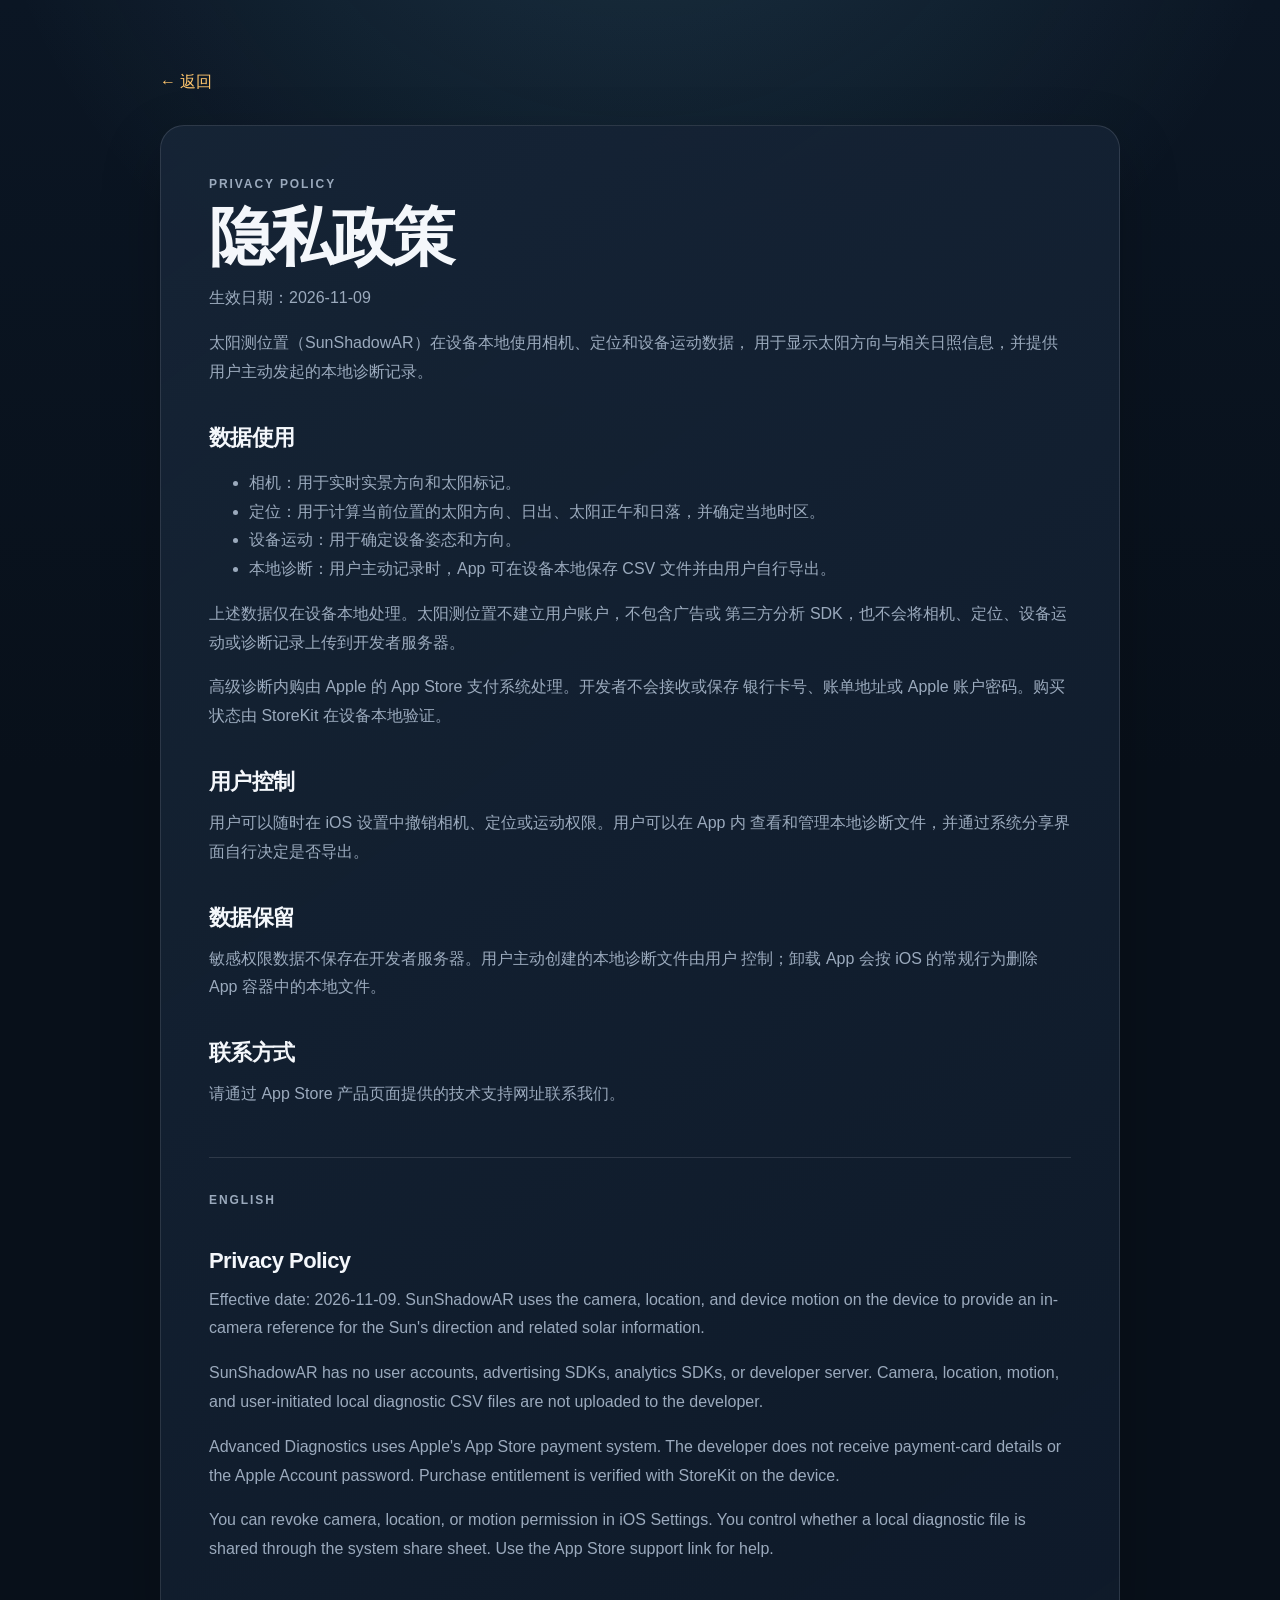
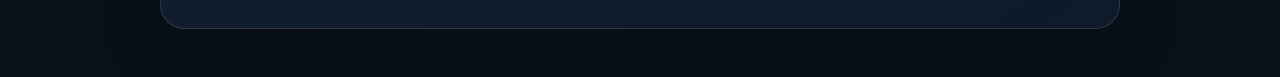
==== privacy.html @ e46b5e56 "Add SunShadowAR support and privacy site" ====
<!doctype html>
<html lang="zh-Hans">
<head>
  <meta charset="utf-8">
  <meta name="viewport" content="width=device-width, initial-scale=1">
  <meta name="color-scheme" content="dark">
  <title>隐私政策 · 太阳测位置</title>
  <link rel="stylesheet" href="styles.css">
</head>
<body>
  <main class="shell">
    <a class="back" href="index.html">← 返回</a>
    <article class="document">
      <p class="eyebrow">PRIVACY POLICY</p>
      <h1>隐私政策</h1>
      <p>生效日期：2026-11-09</p>
      <p>太阳测位置（SunShadowAR）在设备本地使用相机、定位和设备运动数据，
        用于显示太阳方向与相关日照信息，并提供用户主动发起的本地诊断记录。</p>

      <h2>数据使用</h2>
      <ul>
        <li>相机：用于实时实景方向和太阳标记。</li>
        <li>定位：用于计算当前位置的太阳方向、日出、太阳正午和日落，并确定当地时区。</li>
        <li>设备运动：用于确定设备姿态和方向。</li>
        <li>本地诊断：用户主动记录时，App 可在设备本地保存 CSV 文件并由用户自行导出。</li>
      </ul>
      <p>上述数据仅在设备本地处理。太阳测位置不建立用户账户，不包含广告或
        第三方分析 SDK，也不会将相机、定位、设备运动或诊断记录上传到开发者服务器。</p>
      <p>高级诊断内购由 Apple 的 App Store 支付系统处理。开发者不会接收或保存
        银行卡号、账单地址或 Apple 账户密码。购买状态由 StoreKit 在设备本地验证。</p>

      <h2>用户控制</h2>
      <p>用户可以随时在 iOS 设置中撤销相机、定位或运动权限。用户可以在 App 内
        查看和管理本地诊断文件，并通过系统分享界面自行决定是否导出。</p>

      <h2>数据保留</h2>
      <p>敏感权限数据不保存在开发者服务器。用户主动创建的本地诊断文件由用户
        控制；卸载 App 会按 iOS 的常规行为删除 App 容器中的本地文件。</p>

      <h2>联系方式</h2>
      <p>请通过 App Store 产品页面提供的技术支持网址联系我们。</p>

      <hr>
      <section lang="en">
        <p class="eyebrow">ENGLISH</p>
        <h2>Privacy Policy</h2>
        <p>Effective date: 2026-11-09. SunShadowAR uses the camera, location, and
          device motion on the device to provide an in-camera reference for the
          Sun's direction and related solar information.</p>
        <p>SunShadowAR has no user accounts, advertising SDKs, analytics SDKs, or
          developer server. Camera, location, motion, and user-initiated local
          diagnostic CSV files are not uploaded to the developer.</p>
        <p>Advanced Diagnostics uses Apple's App Store payment system. The developer
          does not receive payment-card details or the Apple Account password.
          Purchase entitlement is verified with StoreKit on the device.</p>
        <p>You can revoke camera, location, or motion permission in iOS Settings.
          You control whether a local diagnostic file is shared through the system
          share sheet. Use the App Store support link for help.</p>
      </section>
    </article>
  </main>
</body>
</html>
---- styles.css ----
:root {
  color-scheme: dark;
  --bg: #08101a;
  --surface: #101c2c;
  --surface-raised: #162436;
  --gold: #ffc66d;
  --aqua: #65d7d0;
  --blue: #70c9e8;
  --text: #f4f7fb;
  --muted: #9baabd;
  --line: rgba(244, 247, 251, 0.12);
}

* { box-sizing: border-box; }

html { background: var(--bg); }

body {
  margin: 0;
  min-height: 100vh;
  color: var(--text);
  font-family: -apple-system, BlinkMacSystemFont, "SF Pro Text", "PingFang SC",
    "Noto Sans CJK SC", sans-serif;
  background:
    radial-gradient(circle at 50% -15%, rgba(112, 201, 232, 0.16), transparent 42rem),
    linear-gradient(180deg, #0b1624 0%, var(--bg) 46%);
}

a { color: var(--gold); }

.shell {
  width: min(960px, calc(100% - 40px));
  margin: 0 auto;
  padding: 72px 0 48px;
}

.hero {
  max-width: 720px;
  margin-bottom: 48px;
}

.mark {
  position: relative;
  width: 76px;
  height: 76px;
  margin-bottom: 24px;
}

.mark .sun {
  position: absolute;
  inset: 18px;
  border-radius: 50%;
  background: radial-gradient(circle at 38% 35%, #ffe1a7, var(--gold));
  box-shadow: 0 0 34px rgba(255, 198, 109, 0.3);
}

.mark .ring {
  position: absolute;
  inset: 0;
  border: 2px solid var(--blue);
  border-radius: 50%;
}

.eyebrow {
  margin: 0 0 10px;
  color: var(--aqua);
  font-size: 12px;
  font-weight: 650;
  letter-spacing: 0.16em;
}

h1, h2, p { margin-top: 0; }

h1 {
  margin-bottom: 16px;
  font-size: clamp(48px, 10vw, 88px);
  line-height: 0.98;
  letter-spacing: -0.05em;
}

h2 {
  margin-bottom: 12px;
  font-size: 22px;
  letter-spacing: -0.025em;
}

.lead {
  color: var(--muted);
  font-size: clamp(18px, 3vw, 24px);
}

.grid {
  display: grid;
  grid-template-columns: repeat(3, 1fr);
  gap: 16px;
}

.card,
.document {
  border: 1px solid var(--line);
  border-radius: 24px;
  background:
    linear-gradient(145deg, rgba(22, 36, 54, 0.96), rgba(16, 28, 44, 0.88));
  box-shadow: 0 22px 60px rgba(0, 0, 0, 0.22);
}

.card { padding: 24px; }

.card p:last-child {
  margin-bottom: 0;
  color: var(--muted);
  line-height: 1.65;
}

.links {
  display: flex;
  gap: 12px;
  margin: 28px 0 56px;
}

.links a {
  padding: 12px 18px;
  border: 1px solid rgba(255, 198, 109, 0.34);
  border-radius: 999px;
  font-weight: 650;
  text-decoration: none;
}

footer {
  padding-top: 24px;
  border-top: 1px solid var(--line);
  color: var(--muted);
  font-size: 13px;
}

.document {
  padding: clamp(24px, 5vw, 48px);
}

.document h1 {
  font-size: clamp(38px, 8vw, 64px);
}

.document h2 {
  margin-top: 36px;
}

.document p,
.document li {
  color: var(--muted);
  line-height: 1.8;
}

.back {
  display: inline-block;
  margin-bottom: 32px;
  text-decoration: none;
}

.notice {
  margin-top: 28px;
  padding: 16px 18px;
  border: 1px solid rgba(112, 201, 232, 0.24);
  border-radius: 16px;
  color: var(--text);
  background: rgba(112, 201, 232, 0.08);
}

code {
  color: var(--gold);
  overflow-wrap: anywhere;
}

hr {
  margin: 48px 0 32px;
  border: 0;
  border-top: 1px solid var(--line);
}

strong { color: var(--text); }

@media (max-width: 760px) {
  .shell { padding-top: 44px; }
  .grid { grid-template-columns: 1fr; }
  .links { flex-wrap: wrap; }
}
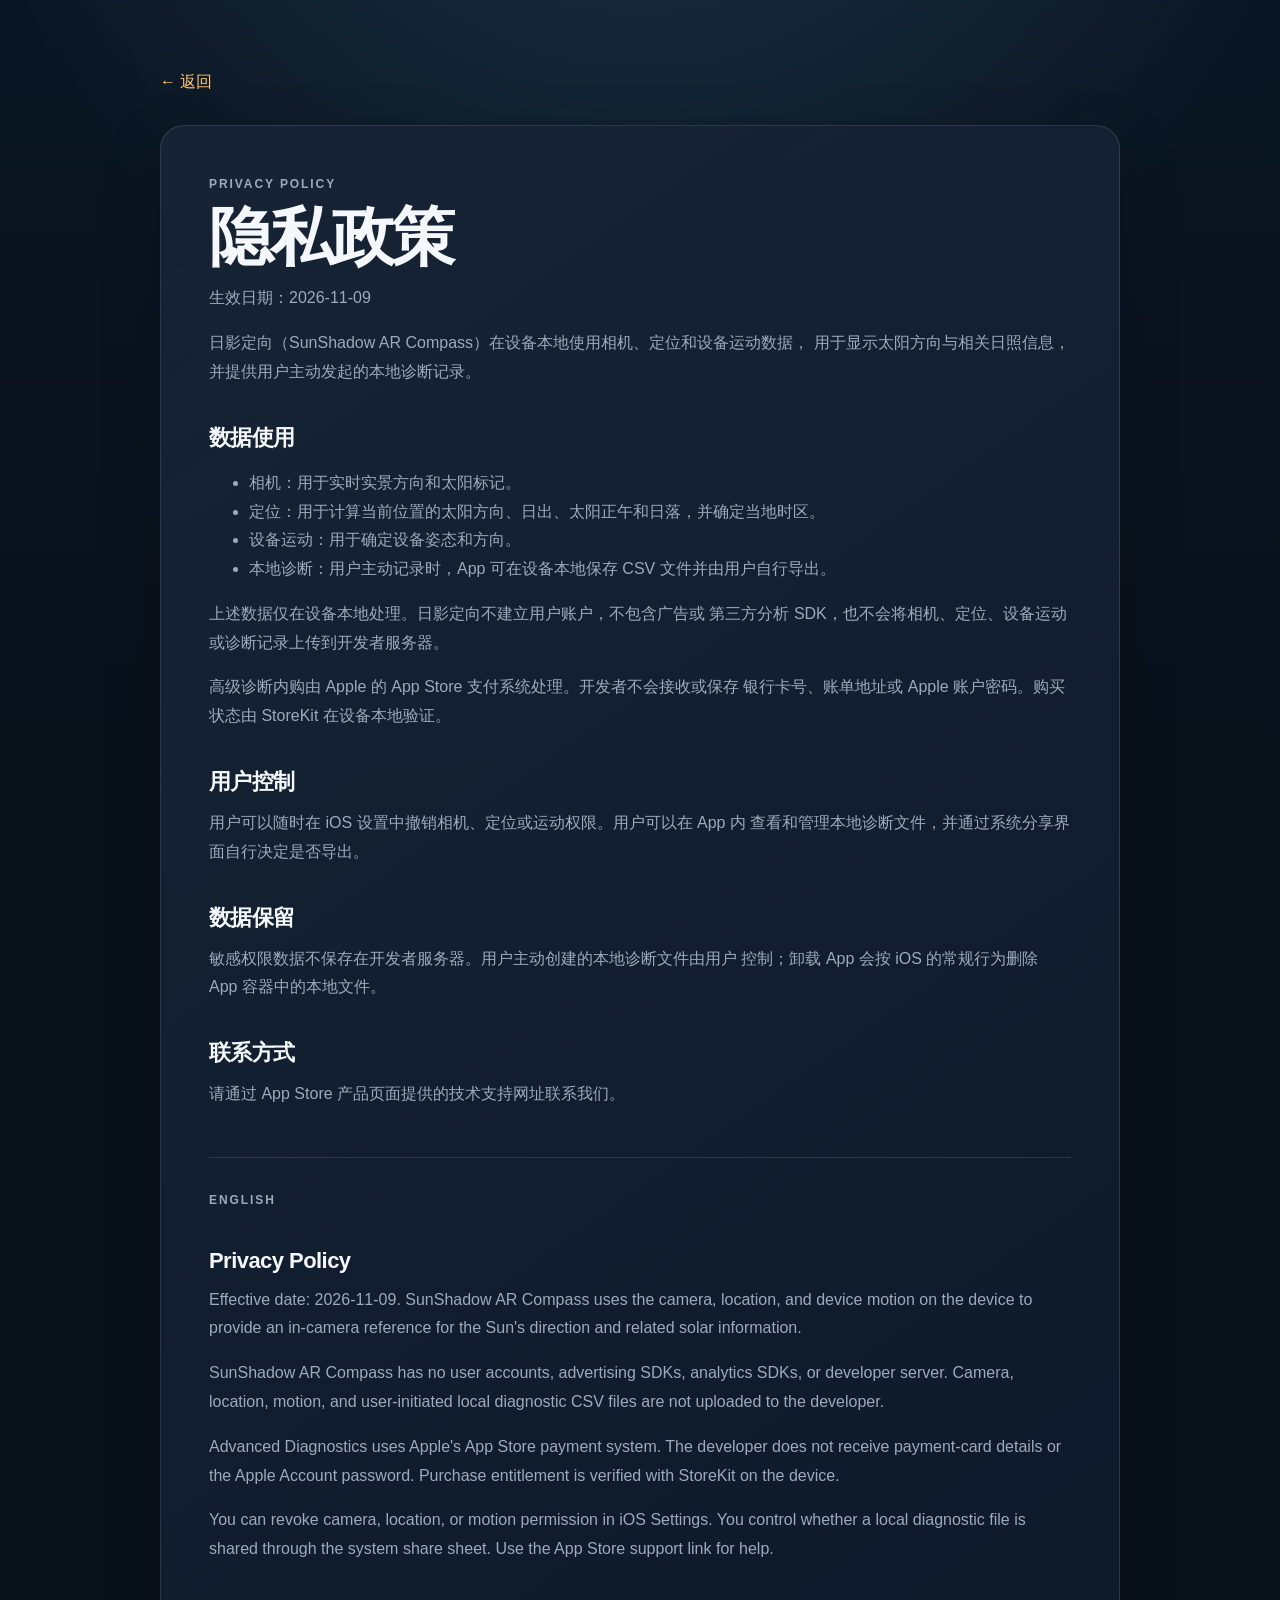
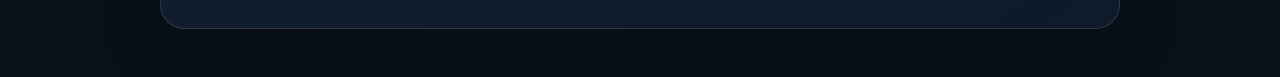
==== commit c9f68807: "Update support site branding" ====
--- a/privacy.html
+++ b/privacy.html
@@ -4,7 +4,7 @@
   <meta charset="utf-8">
   <meta name="viewport" content="width=device-width, initial-scale=1">
   <meta name="color-scheme" content="dark">
-  <title>隐私政策 · 太阳测位置</title>
+  <title>Privacy · SunShadow AR Compass · 日影定向</title>
   <link rel="stylesheet" href="styles.css">
 </head>
 <body>
@@ -14,7 +14,7 @@
       <p class="eyebrow">PRIVACY POLICY</p>
       <h1>隐私政策</h1>
       <p>生效日期：2026-11-09</p>
-      <p>太阳测位置（SunShadowAR）在设备本地使用相机、定位和设备运动数据，
+      <p>日影定向（SunShadow AR Compass）在设备本地使用相机、定位和设备运动数据，
         用于显示太阳方向与相关日照信息，并提供用户主动发起的本地诊断记录。</p>
 
       <h2>数据使用</h2>
@@ -24,7 +24,7 @@
         <li>设备运动：用于确定设备姿态和方向。</li>
         <li>本地诊断：用户主动记录时，App 可在设备本地保存 CSV 文件并由用户自行导出。</li>
       </ul>
-      <p>上述数据仅在设备本地处理。太阳测位置不建立用户账户，不包含广告或
+      <p>上述数据仅在设备本地处理。日影定向不建立用户账户，不包含广告或
         第三方分析 SDK，也不会将相机、定位、设备运动或诊断记录上传到开发者服务器。</p>
       <p>高级诊断内购由 Apple 的 App Store 支付系统处理。开发者不会接收或保存
         银行卡号、账单地址或 Apple 账户密码。购买状态由 StoreKit 在设备本地验证。</p>
@@ -44,10 +44,10 @@
       <section lang="en">
         <p class="eyebrow">ENGLISH</p>
         <h2>Privacy Policy</h2>
-        <p>Effective date: 2026-11-09. SunShadowAR uses the camera, location, and
+        <p>Effective date: 2026-11-09. SunShadow AR Compass uses the camera, location, and
           device motion on the device to provide an in-camera reference for the
           Sun's direction and related solar information.</p>
-        <p>SunShadowAR has no user accounts, advertising SDKs, analytics SDKs, or
+        <p>SunShadow AR Compass has no user accounts, advertising SDKs, analytics SDKs, or
           developer server. Camera, location, motion, and user-initiated local
           diagnostic CSV files are not uploaded to the developer.</p>
         <p>Advanced Diagnostics uses Apple's App Store payment system. The developer
